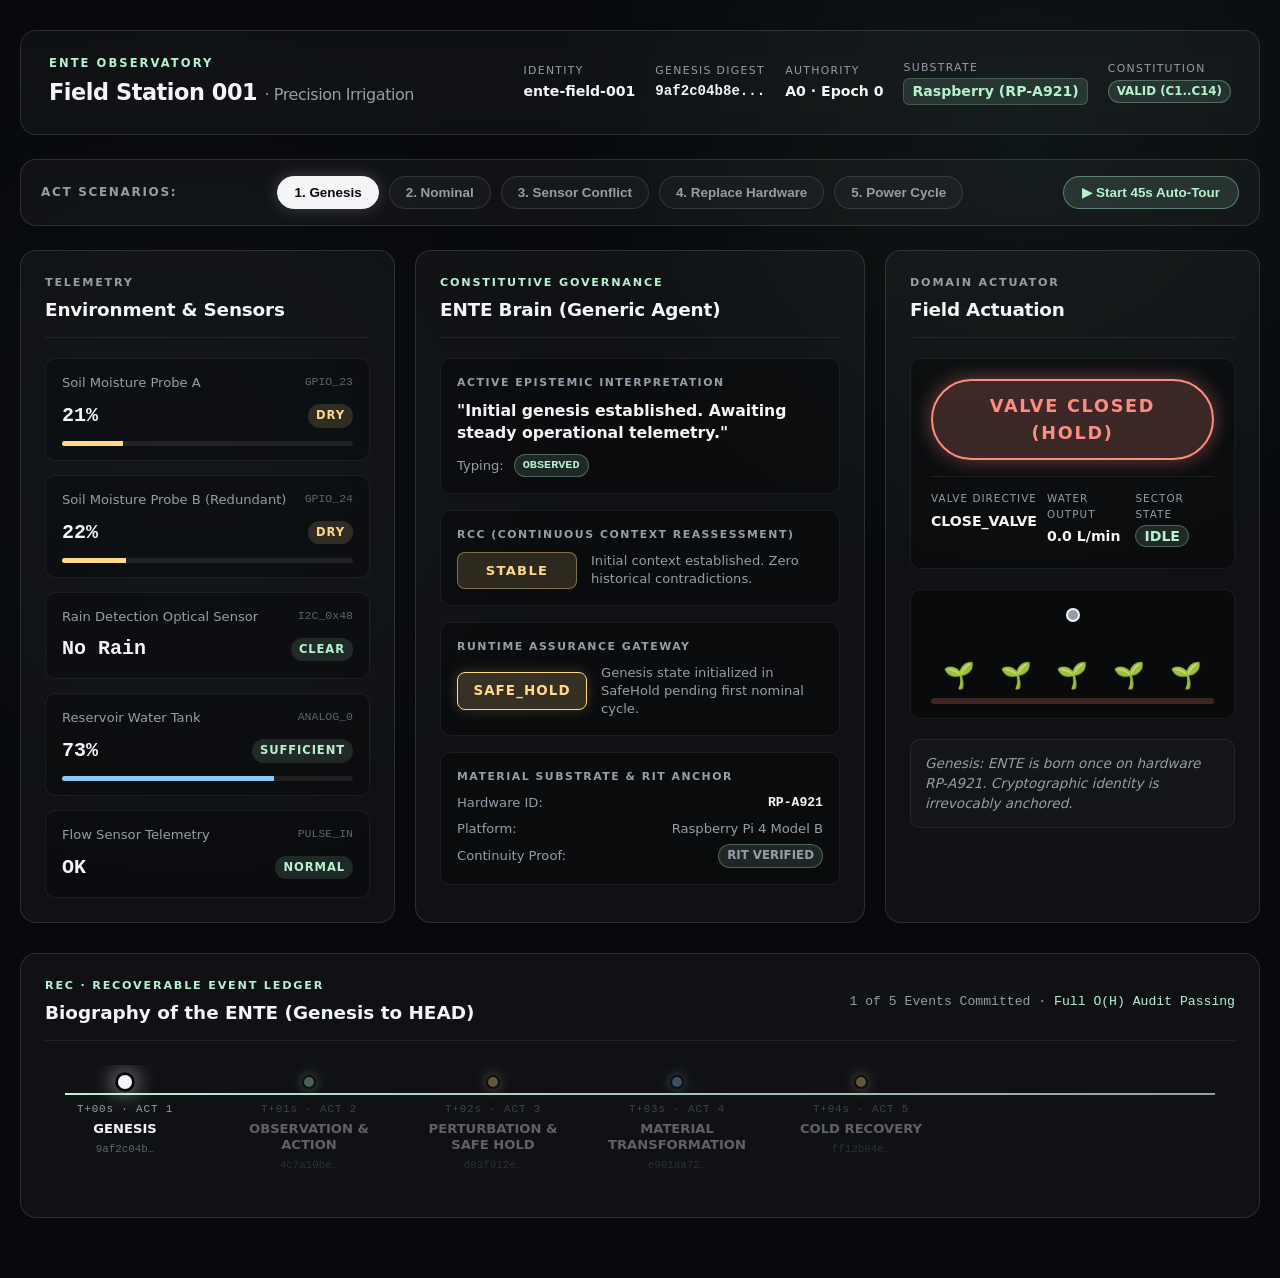
==== examples/field-station/web/index.html @ c0cde950 "feat: add ENTE Field Station application and ENTE Observatory UI (ENTE-VISUAL-001)" ====
<!doctype html>
<html lang="en">
<head>
  <meta charset="utf-8" />
  <meta name="viewport" content="width=device-width, initial-scale=1" />
  <title>ENTE Observatory — Field Station 001</title>
  <meta name="description" content="ENTE Observatory: Live execution and epistemic governance of an autonomous agricultural field station." />
  <link rel="stylesheet" href="style.css" />
</head>
<body>

  <div id="blackout-screen" class="blackout-overlay hidden">
    <div class="blackout-content">
      <div class="power-lost-icon">⚡</div>
      <h2>POWER LOSS SIMULATED</h2>
      <p>Process terminated abruptly. Volatile memory cleared.</p>
      <div class="recovery-spinner"></div>
      <div class="recovery-text">Starting new process & reconstructing state from REC ledger...</div>
    </div>
  </div>

  <div class="app-shell">

    <!-- =======================================================
         HEADER / ENTE CONSTITUTIVE BANNER
         ======================================================= -->
    <header class="app-header">
      <div class="header-left">
        <div class="project-badge">ENTE OBSERVATORY</div>
        <h1 class="station-title">Field Station 001 <span class="dim">· Precision Irrigation</span></h1>
      </div>

      <div class="header-meta">
        <div class="meta-item">
          <small>IDENTITY</small>
          <strong id="meta-id">ente-field-001</strong>
        </div>
        <div class="meta-item">
          <small>GENESIS DIGEST</small>
          <strong class="mono" id="meta-genesis">9af2c04b8e...</strong>
        </div>
        <div class="meta-item">
          <small>AUTHORITY</small>
          <strong id="meta-authority">A0 · Epoch 0</strong>
        </div>
        <div class="meta-item">
          <small>SUBSTRATE</small>
          <strong id="meta-hardware" class="highlight-chip">Raspberry Pi A (RP-A921)</strong>
        </div>
        <div class="meta-item">
          <small>CONSTITUTION</small>
          <span class="status-pill status-pill-green" id="meta-constitution">VALID (C1..C14)</span>
        </div>
      </div>
    </header>


    <!-- =======================================================
         DEMO CONTROL TOOLBAR
         ======================================================= -->
    <div class="control-bar">
      <div class="control-label">ACT SCENARIOS:</div>
      <div class="button-group">
        <button id="btn-act-1" class="btn-demo active" onclick="setAct(1)">1. Genesis</button>
        <button id="btn-act-2" class="btn-demo" onclick="setAct(2)">2. Nominal</button>
        <button id="btn-act-3" class="btn-demo" onclick="setAct(3)">3. Sensor Conflict</button>
        <button id="btn-act-4" class="btn-demo" onclick="setAct(4)">4. Replace Hardware</button>
        <button id="btn-act-5" class="btn-demo" onclick="setAct(5)">5. Power Cycle</button>
      </div>

      <div class="tour-control">
        <button id="btn-tour" class="btn-tour" onclick="toggleAutoTour()">▶ Start 45s Auto-Tour</button>
      </div>
    </div>


    <!-- =======================================================
         3-COLUMN MAIN DASHBOARD
         ======================================================= -->
    <main class="dashboard-grid">

      <!-- COLUMN 1: ENVIRONMENT & SENSORS -->
      <section class="dash-col col-env">
        <div class="col-header">
          <span class="col-tag">TELEMETRY</span>
          <h2>Environment & Sensors</h2>
        </div>

        <div class="sensors-list">
          
          <div class="sensor-card" id="card-sensor-a">
            <div class="sensor-title">
              <span>Soil Moisture Probe A</span>
              <span class="sensor-pin mono">GPIO_23</span>
            </div>
            <div class="sensor-reading">
              <span class="reading-val" id="val-soil-a">21%</span>
              <span class="reading-status status-dry" id="badge-soil-a">DRY</span>
            </div>
            <div class="meter-bar">
              <div class="meter-fill" id="fill-soil-a" style="width: 21%"></div>
            </div>
          </div>

          <div class="sensor-card" id="card-sensor-b">
            <div class="sensor-title">
              <span>Soil Moisture Probe B (Redundant)</span>
              <span class="sensor-pin mono">GPIO_24</span>
            </div>
            <div class="sensor-reading">
              <span class="reading-val" id="val-soil-b">22%</span>
              <span class="reading-status status-dry" id="badge-soil-b">DRY</span>
            </div>
            <div class="meter-bar">
              <div class="meter-fill" id="fill-soil-b" style="width: 22%"></div>
            </div>
          </div>

          <div class="sensor-card">
            <div class="sensor-title">
              <span>Rain Detection Optical Sensor</span>
              <span class="sensor-pin mono">I2C_0x48</span>
            </div>
            <div class="sensor-reading">
              <span class="reading-val" id="val-rain">No Rain</span>
              <span class="reading-status status-ok" id="badge-rain">CLEAR</span>
            </div>
          </div>

          <div class="sensor-card">
            <div class="sensor-title">
              <span>Reservoir Water Tank</span>
              <span class="sensor-pin mono">ANALOG_0</span>
            </div>
            <div class="sensor-reading">
              <span class="reading-val" id="val-tank">73%</span>
              <span class="reading-status status-ok">SUFFICIENT</span>
            </div>
            <div class="meter-bar">
              <div class="meter-fill meter-tank" id="fill-tank" style="width: 73%"></div>
            </div>
          </div>

          <div class="sensor-card">
            <div class="sensor-title">
              <span>Flow Sensor Telemetry</span>
              <span class="sensor-pin mono">PULSE_IN</span>
            </div>
            <div class="sensor-reading">
              <span class="reading-val" id="val-flow">OK</span>
              <span class="reading-status status-ok">NORMAL</span>
            </div>
          </div>

        </div>
      </section>


      <!-- COLUMN 2: ENTE CONSTITUTIVE GOVERNANCE -->
      <section class="dash-col col-ente">
        <div class="col-header">
          <span class="col-tag col-tag-accent">CONSTITUTIVE GOVERNANCE</span>
          <h2>ENTE Brain (Generic Agent)</h2>
        </div>

        <div class="ente-blocks">

          <!-- Interpretation Block -->
          <div class="ente-card" id="card-interpretation">
            <div class="card-eyebrow">ACTIVE EPISTEMIC INTERPRETATION</div>
            <div class="interpretation-display" id="val-interpretation">
              "Soil moisture critically dry. Irrigation required."
            </div>
            <div class="epistemic-status-row">
              <span>Typing:</span>
              <strong id="val-epistemic-type" class="mono status-pill status-pill-green">Observed</strong>
            </div>
          </div>

          <!-- RCC Status -->
          <div class="ente-card" id="card-rcc">
            <div class="card-eyebrow">RCC (CONTINUOUS CONTEXT REASSESSMENT)</div>
            <div class="rcc-state-row">
              <div class="rcc-badge rcc-supported" id="badge-rcc">
                SUPPORTED
              </div>
              <div class="rcc-desc" id="desc-rcc">
                Evidence coherently justifies the operational continuation.
              </div>
            </div>
          </div>

          <!-- Runtime Assurance -->
          <div class="ente-card" id="card-assurance">
            <div class="card-eyebrow">RUNTIME ASSURANCE GATEWAY</div>
            <div class="assurance-directive-row">
              <div class="directive-box directive-allow" id="box-assurance">
                ALLOW_ACTION
              </div>
              <div class="directive-desc" id="desc-assurance">
                Constitutional invariants and epistemic support verified.
              </div>
            </div>
          </div>

          <!-- Active Material Anchor -->
          <div class="ente-card">
            <div class="card-eyebrow">MATERIAL SUBSTRATE & RIT ANCHOR</div>
            <div class="material-details">
              <div class="material-row">
                <span>Hardware ID:</span>
                <strong class="mono" id="val-material-id">RP-A921</strong>
              </div>
              <div class="material-row">
                <span>Platform:</span>
                <span id="val-platform">Raspberry Pi 4 Model B</span>
              </div>
              <div class="material-row">
                <span>Continuity Proof:</span>
                <span class="status-pill status-pill-green">RIT Verified</span>
              </div>
            </div>
          </div>

        </div>
      </section>


      <!-- COLUMN 3: FIELD ACTION -->
      <section class="dash-col col-action">
        <div class="col-header">
          <span class="col-tag">DOMAIN ACTUATOR</span>
          <h2>Field Actuation</h2>
        </div>

        <div class="actuator-panel">
          
          <div class="valve-status-card" id="card-valve">
            <div class="valve-indicator-wrapper">
              <div class="valve-indicator valve-open" id="indicator-valve">
                <span id="label-valve">VALVE OPEN</span>
              </div>
            </div>

            <div class="actuator-metrics">
              <div class="metric-item">
                <small>VALVE DIRECTIVE</small>
                <strong id="metric-valve-dir">OPEN_VALVE</strong>
              </div>
              <div class="metric-item">
                <small>WATER OUTPUT</small>
                <strong id="metric-flow-rate">18.5 L/min</strong>
              </div>
              <div class="metric-item">
                <small>SECTOR STATE</small>
                <strong id="metric-sector-state" class="status-pill status-pill-green">IRRIGATING</strong>
              </div>
            </div>
          </div>

          <!-- Field Animation Simulator -->
          <div class="field-anim-box">
            <div class="sprinkler-head"></div>
            <div class="water-spray active" id="water-spray"></div>
            <div class="crop-row">
              <span class="crop">🌱</span>
              <span class="crop">🌱</span>
              <span class="crop">🌱</span>
              <span class="crop">🌱</span>
              <span class="crop">🌱</span>
            </div>
            <div class="ground-layer"></div>
          </div>

          <!-- Pedagogical summary quote -->
          <div class="pedagogical-quote" id="pedagogical-quote">
            "Nominal conditions: soil is dry and tank is full. ENTE validates epistemic justification and allows irrigation."
          </div>

        </div>
      </section>

    </main>


    <!-- =======================================================
         REC BIOGRAPHY / TIMELINE
         ======================================================= -->
    <section class="rec-section">
      <div class="rec-header">
        <div class="rec-title-group">
          <span class="col-tag col-tag-accent">REC · RECOVERABLE EVENT LEDGER</span>
          <h2>Biography of the ENTE (Genesis to HEAD)</h2>
        </div>
        <div class="rec-stats mono">
          <span id="rec-head-count">5 Events</span> · <span id="rec-audit-status" style="color:var(--accent)">Full O(H) Audit Passing</span>
        </div>
      </div>

      <div class="timeline-container">
        <div class="timeline-track" id="timeline-track">
          <!-- Populated dynamically by app.js -->
        </div>
      </div>
    </section>

  </div>


  <!-- Event Modal for Timeline Node Inspection -->
  <div id="event-modal" class="modal-backdrop hidden" onclick="closeModal()">
    <div class="modal-box" onclick="event.stopPropagation()">
      <div class="modal-header">
        <h3 id="modal-title">Event E00001 · GENESIS</h3>
        <button class="modal-close" onclick="closeModal()">✕</button>
      </div>
      <div class="modal-body">
        <div class="modal-row">
          <span class="modal-label">Logical Time:</span>
          <span class="mono" id="modal-time">0</span>
        </div>
        <div class="modal-row">
          <span class="modal-label">Event Digest (SHA-256):</span>
          <span class="mono" id="modal-hash">9af2c04b8e...</span>
        </div>
        <div class="modal-row">
          <span class="modal-label">Hardware Anchor:</span>
          <span class="mono" id="modal-hardware">RP-A921</span>
        </div>
        <div class="modal-row">
          <span class="modal-label">Authority Lineage:</span>
          <span id="modal-authority">A0 (Epoch 0)</span>
        </div>
        <div class="modal-row">
          <span class="modal-label">Epistemic Consequence:</span>
          <span id="modal-epistemic">Genesis established</span>
        </div>
        <div class="modal-row">
          <span class="modal-label">Description:</span>
          <p id="modal-desc" class="modal-description-text"></p>
        </div>
      </div>
    </div>
  </div>

  <script src="app.js"></script>
</body>
</html>
---- examples/field-station/web/style.css ----
:root {
  --bg: #07090c;
  --bg-soft: #0d1117;
  --panel: rgba(255, 255, 255, 0.035);
  --panel-strong: rgba(255, 255, 255, 0.06);
  --text: #f3f5f7;
  --muted: #969da8;
  --dim: #5c6470;
  --line: rgba(255, 255, 255, 0.12);
  --line-soft: rgba(255, 255, 255, 0.07);

  --accent: #b6f2d0;
  --accent-soft: rgba(182, 242, 208, 0.12);
  --warning: #ffd88a;
  --warning-soft: rgba(255, 216, 138, 0.14);
  --danger: #ff8c82;
  --danger-soft: rgba(255, 140, 130, 0.14);
  --blue: #8ec5fc;

  --max: 1320px;
  --radius: 16px;
  --radius-sm: 10px;
}

* {
  box-sizing: border-box;
}

body {
  margin: 0;
  color: var(--text);
  background:
    radial-gradient(circle at 80% 10%, rgba(87, 145, 120, 0.09), transparent 30rem),
    radial-gradient(circle at 15% 35%, rgba(70, 87, 120, 0.06), transparent 28rem),
    var(--bg);
  font-family: Inter, ui-sans-serif, system-ui, -apple-system, BlinkMacSystemFont, "Segoe UI", sans-serif;
  line-height: 1.5;
  min-height: 100vh;
}

.mono {
  font-family: "SFMono-Regular", Consolas, "Liberation Mono", Menlo, monospace;
}

.app-shell {
  width: min(calc(100% - 40px), var(--max));
  margin-inline: auto;
  padding: 30px 0 60px;
}

/* ---------------------------------------------------------
   Header
   --------------------------------------------------------- */
.app-header {
  display: flex;
  justify-content: space-between;
  align-items: center;
  flex-wrap: wrap;
  gap: 20px;
  padding: 24px 28px;
  background: var(--panel);
  border: 1px solid var(--line);
  border-radius: var(--radius);
  backdrop-filter: blur(12px);
}

.project-badge {
  font-size: 0.72rem;
  letter-spacing: 0.18em;
  text-transform: uppercase;
  color: var(--accent);
  font-weight: 800;
  margin-bottom: 4px;
}

.station-title {
  margin: 0;
  font-size: 1.4rem;
  font-weight: 750;
  letter-spacing: -0.02em;
}

.station-title .dim {
  color: var(--muted);
  font-weight: 400;
  font-size: 1rem;
}

.header-meta {
  display: flex;
  align-items: center;
  gap: 20px;
  flex-wrap: wrap;
}

.meta-item {
  display: flex;
  flex-direction: column;
  gap: 2px;
}

.meta-item small {
  font-size: 0.68rem;
  letter-spacing: 0.12em;
  text-transform: uppercase;
  color: var(--muted);
}

.meta-item strong {
  font-size: 0.88rem;
}

.highlight-chip {
  color: var(--accent);
  background: var(--accent-soft);
  padding: 2px 8px;
  border-radius: 6px;
  border: 1px solid rgba(182, 242, 208, 0.2);
}

/* ---------------------------------------------------------
   Control Bar
   --------------------------------------------------------- */
.control-bar {
  margin: 24px 0;
  padding: 16px 20px;
  background: var(--panel);
  border: 1px solid var(--line);
  border-radius: var(--radius);
  display: flex;
  align-items: center;
  justify-content: space-between;
  flex-wrap: wrap;
  gap: 16px;
}

.control-label {
  font-size: 0.75rem;
  letter-spacing: 0.14em;
  font-weight: 700;
  color: var(--muted);
}

.button-group {
  display: flex;
  flex-wrap: wrap;
  gap: 10px;
}

.btn-demo {
  background: rgba(255, 255, 255, 0.03);
  color: var(--muted);
  border: 1px solid var(--line);
  padding: 8px 16px;
  border-radius: 999px;
  font-size: 0.84rem;
  font-weight: 600;
  cursor: pointer;
  transition: all 0.2s ease;
}

.btn-demo:hover {
  background: var(--panel-strong);
  color: var(--text);
  border-color: rgba(182, 242, 208, 0.4);
}

.btn-demo.active {
  background: var(--text);
  color: var(--bg);
  border-color: var(--text);
  font-weight: 750;
  box-shadow: 0 0 16px rgba(255, 255, 255, 0.2);
}

.btn-tour {
  background: var(--accent-soft);
  color: var(--accent);
  border: 1px solid rgba(182, 242, 208, 0.4);
  padding: 8px 18px;
  border-radius: 999px;
  font-size: 0.84rem;
  font-weight: 700;
  cursor: pointer;
  transition: all 0.2s ease;
}

.btn-tour:hover {
  background: var(--accent);
  color: var(--bg);
}

/* ---------------------------------------------------------
   3-Column Dashboard
   --------------------------------------------------------- */
.dashboard-grid {
  display: grid;
  grid-template-columns: 1fr 1.2fr 1fr;
  gap: 20px;
  margin-bottom: 30px;
}

.dash-col {
  background: var(--panel);
  border: 1px solid var(--line);
  border-radius: var(--radius);
  padding: 24px;
  display: flex;
  flex-direction: column;
}

.col-header {
  margin-bottom: 20px;
  border-bottom: 1px solid var(--line-soft);
  padding-bottom: 14px;
}

.col-tag {
  font-size: 0.7rem;
  letter-spacing: 0.16em;
  text-transform: uppercase;
  color: var(--muted);
  font-weight: 700;
  display: block;
  margin-bottom: 4px;
}

.col-tag-accent {
  color: var(--accent);
}

.col-header h2 {
  margin: 0;
  font-size: 1.15rem;
  font-weight: 700;
  letter-spacing: -0.01em;
}

/* Column 1: Sensors */
.sensors-list {
  display: flex;
  flex-direction: column;
  gap: 14px;
}

.sensor-card {
  background: rgba(0, 0, 0, 0.25);
  border: 1px solid var(--line-soft);
  border-radius: var(--radius-sm);
  padding: 14px 16px;
  transition: border-color 0.2s ease;
}

.sensor-card.conflict-alert {
  border-color: var(--warning);
  background: rgba(255, 216, 138, 0.05);
}

.sensor-title {
  display: flex;
  justify-content: space-between;
  font-size: 0.82rem;
  color: var(--muted);
  margin-bottom: 8px;
}

.sensor-pin {
  font-size: 0.72rem;
  color: var(--dim);
}

.sensor-reading {
  display: flex;
  justify-content: space-between;
  align-items: center;
}

.reading-val {
  font-size: 1.25rem;
  font-weight: 700;
  font-family: monospace;
}

.reading-status {
  font-size: 0.72rem;
  font-weight: 700;
  letter-spacing: 0.08em;
  padding: 3px 8px;
  border-radius: 999px;
  text-transform: uppercase;
}

.status-dry {
  background: rgba(255, 216, 138, 0.15);
  color: var(--warning);
}

.status-wet {
  background: rgba(142, 197, 252, 0.15);
  color: var(--blue);
}

.status-ok {
  background: var(--accent-soft);
  color: var(--accent);
}

.meter-bar {
  height: 5px;
  background: rgba(255, 255, 255, 0.08);
  border-radius: 999px;
  margin-top: 10px;
  overflow: hidden;
}

.meter-fill {
  height: 100%;
  background: var(--warning);
  transition: width 0.4s ease;
}

.meter-tank {
  background: var(--blue);
}

/* Column 2: ENTE Brain */
.ente-blocks {
  display: flex;
  flex-direction: column;
  gap: 16px;
}

.ente-card {
  background: rgba(0, 0, 0, 0.3);
  border: 1px solid var(--line-soft);
  border-radius: var(--radius-sm);
  padding: 16px;
}

.card-eyebrow {
  font-size: 0.68rem;
  letter-spacing: 0.14em;
  color: var(--muted);
  margin-bottom: 8px;
  font-weight: 700;
}

.interpretation-display {
  font-size: 0.98rem;
  font-weight: 600;
  color: var(--text);
  margin-bottom: 10px;
  line-height: 1.4;
}

.epistemic-status-row {
  display: flex;
  align-items: center;
  gap: 10px;
  font-size: 0.82rem;
  color: var(--muted);
}

.status-pill {
  font-size: 0.74rem;
  padding: 2px 8px;
  border-radius: 999px;
  font-weight: 700;
  text-transform: uppercase;
}

.status-pill-green {
  background: var(--accent-soft);
  color: var(--accent);
  border: 1px solid rgba(182, 242, 208, 0.3);
}

.status-pill-warning {
  background: var(--warning-soft);
  color: var(--warning);
  border: 1px solid rgba(255, 216, 138, 0.3);
}

.status-pill-danger {
  background: var(--danger-soft);
  color: var(--danger);
  border: 1px solid rgba(255, 140, 130, 0.3);
}

.rcc-state-row {
  display: flex;
  align-items: center;
  gap: 14px;
}

.rcc-badge {
  font-size: 0.82rem;
  font-weight: 800;
  letter-spacing: 0.1em;
  padding: 8px 14px;
  border-radius: 8px;
  text-align: center;
  min-width: 120px;
}

.rcc-supported {
  background: var(--accent-soft);
  color: var(--accent);
  border: 1px solid rgba(182, 242, 208, 0.4);
}

.rcc-weakened {
  background: var(--warning-soft);
  color: var(--warning);
  border: 1px solid rgba(255, 216, 138, 0.4);
}

.rcc-desc {
  font-size: 0.82rem;
  color: var(--muted);
  line-height: 1.4;
}

.assurance-directive-row {
  display: flex;
  align-items: center;
  gap: 14px;
}

.directive-box {
  font-size: 0.84rem;
  font-weight: 800;
  letter-spacing: 0.08em;
  padding: 8px 14px;
  border-radius: 8px;
  text-align: center;
  min-width: 130px;
}

.directive-allow {
  background: rgba(182, 242, 208, 0.18);
  color: var(--accent);
  border: 1px solid var(--accent);
  box-shadow: 0 0 14px rgba(182, 242, 208, 0.2);
}

.directive-hold {
  background: rgba(255, 216, 138, 0.18);
  color: var(--warning);
  border: 1px solid var(--warning);
  box-shadow: 0 0 14px rgba(255, 216, 138, 0.2);
}

.directive-desc {
  font-size: 0.82rem;
  color: var(--muted);
  line-height: 1.4;
}

.material-details {
  display: flex;
  flex-direction: column;
  gap: 6px;
  font-size: 0.82rem;
}

.material-row {
  display: flex;
  justify-content: space-between;
  align-items: center;
}

.material-row span {
  color: var(--muted);
}

/* Column 3: Field Action & Actuator */
.actuator-panel {
  display: flex;
  flex-direction: column;
  gap: 20px;
  height: 100%;
}

.valve-status-card {
  background: rgba(0, 0, 0, 0.3);
  border: 1px solid var(--line-soft);
  border-radius: var(--radius-sm);
  padding: 20px;
  text-align: center;
}

.valve-indicator-wrapper {
  margin-bottom: 16px;
}

.valve-indicator {
  display: inline-block;
  padding: 12px 28px;
  border-radius: 999px;
  font-size: 1.1rem;
  font-weight: 800;
  letter-spacing: 0.1em;
  transition: all 0.3s ease;
}

.valve-open {
  background: rgba(182, 242, 208, 0.2);
  color: var(--accent);
  border: 2px solid var(--accent);
  box-shadow: 0 0 20px rgba(182, 242, 208, 0.4);
}

.valve-closed {
  background: rgba(255, 140, 130, 0.2);
  color: var(--danger);
  border: 2px solid var(--danger);
  box-shadow: 0 0 20px rgba(255, 140, 130, 0.4);
}

.actuator-metrics {
  display: grid;
  grid-template-columns: repeat(3, 1fr);
  gap: 10px;
  border-top: 1px solid var(--line-soft);
  padding-top: 14px;
  text-align: left;
}

.metric-item small {
  display: block;
  font-size: 0.65rem;
  letter-spacing: 0.1em;
  color: var(--muted);
  margin-bottom: 2px;
}

.metric-item strong {
  font-size: 0.88rem;
}

/* Field Animation Simulator */
.field-anim-box {
  background: rgba(0, 0, 0, 0.4);
  border: 1px solid var(--line-soft);
  border-radius: var(--radius-sm);
  padding: 24px 20px 14px;
  position: relative;
  overflow: hidden;
  text-align: center;
  min-height: 130px;
  display: flex;
  flex-direction: column;
  justify-content: flex-end;
}

.sprinkler-head {
  position: absolute;
  top: 18px;
  left: 50%;
  transform: translateX(-50%);
  width: 14px;
  height: 14px;
  background: var(--muted);
  border-radius: 50%;
  border: 2px solid var(--text);
}

.water-spray {
  position: absolute;
  top: 28px;
  left: 50%;
  transform: translateX(-50%);
  width: 160px;
  height: 50px;
  background: radial-gradient(ellipse at top, rgba(142, 197, 252, 0.45), transparent 70%);
  opacity: 0;
  transition: opacity 0.3s ease;
  pointer-events: none;
}

.water-spray.active {
  opacity: 1;
  animation: pulse-spray 1.5s infinite alternate;
}

@keyframes pulse-spray {
  0% { transform: translateX(-50%) scaleX(0.9); opacity: 0.6; }
  100% { transform: translateX(-50%) scaleX(1.1); opacity: 0.9; }
}

.crop-row {
  display: flex;
  justify-content: space-around;
  font-size: 1.6rem;
  position: relative;
  z-index: 2;
  margin-bottom: 4px;
}

.ground-layer {
  height: 6px;
  background: #3e2723;
  border-radius: 4px;
  width: 100%;
}

.pedagogical-quote {
  font-size: 0.85rem;
  color: var(--muted);
  line-height: 1.45;
  background: rgba(255, 255, 255, 0.02);
  border: 1px solid var(--line-soft);
  border-radius: var(--radius-sm);
  padding: 14px;
  font-style: italic;
}

/* ---------------------------------------------------------
   REC Biography / Timeline
   --------------------------------------------------------- */
.rec-section {
  background: var(--panel);
  border: 1px solid var(--line);
  border-radius: var(--radius);
  padding: 24px;
}

.rec-header {
  display: flex;
  justify-content: space-between;
  align-items: center;
  flex-wrap: wrap;
  gap: 14px;
  margin-bottom: 24px;
  border-bottom: 1px solid var(--line-soft);
  padding-bottom: 14px;
}

.rec-header h2 {
  margin: 0;
  font-size: 1.15rem;
  font-weight: 700;
}

.rec-stats {
  font-size: 0.82rem;
  color: var(--muted);
}

.timeline-container {
  overflow-x: auto;
  padding: 10px 0 20px;
}

.timeline-track {
  display: flex;
  align-items: flex-start;
  gap: 24px;
  min-width: 800px;
  position: relative;
}

.timeline-track::before {
  content: "";
  position: absolute;
  top: 18px;
  left: 20px;
  right: 20px;
  height: 2px;
  background: linear-gradient(to right, var(--accent), var(--muted));
  z-index: 1;
}

.timeline-node {
  position: relative;
  z-index: 2;
  display: flex;
  flex-direction: column;
  align-items: center;
  width: 160px;
  cursor: pointer;
  transition: transform 0.2s ease;
}

.timeline-node:hover {
  transform: translateY(-4px);
}

.node-dot {
  width: 14px;
  height: 14px;
  border-radius: 50%;
  background: var(--accent);
  border: 2px solid var(--bg);
  box-shadow: 0 0 12px var(--accent);
  margin-bottom: 12px;
  transition: all 0.2s ease;
}

.timeline-node.node-active .node-dot {
  transform: scale(1.4);
  background: var(--text);
  box-shadow: 0 0 16px rgba(255, 255, 255, 0.8);
}

.timeline-node.node-warning .node-dot {
  background: var(--warning);
  box-shadow: 0 0 12px var(--warning);
}

.timeline-node.node-migration .node-dot {
  background: var(--blue);
  box-shadow: 0 0 12px var(--blue);
}

.node-time {
  font-size: 0.68rem;
  color: var(--muted);
  letter-spacing: 0.08em;
  margin-bottom: 4px;
}

.node-name {
  font-size: 0.82rem;
  font-weight: 700;
  text-align: center;
  line-height: 1.2;
}

.node-hash {
  font-size: 0.68rem;
  color: var(--dim);
  margin-top: 4px;
}

/* ---------------------------------------------------------
   Power Loss Blackout Screen
   --------------------------------------------------------- */
.blackout-overlay {
  position: fixed;
  inset: 0;
  background: rgba(0, 0, 0, 0.96);
  z-index: 999;
  display: flex;
  align-items: center;
  justify-content: center;
  text-align: center;
  transition: opacity 0.4s ease;
}

.blackout-overlay.hidden {
  opacity: 0;
  pointer-events: none;
}

.power-lost-icon {
  font-size: 4rem;
  color: var(--warning);
  margin-bottom: 16px;
  animation: pulse-icon 1s infinite alternate;
}

@keyframes pulse-icon {
  0% { opacity: 0.4; }
  100% { opacity: 1; }
}

.recovery-spinner {
  width: 32px;
  height: 32px;
  border: 3px solid rgba(182, 242, 208, 0.2);
  border-top-color: var(--accent);
  border-radius: 50%;
  margin: 24px auto 12px;
  animation: spin 0.8s linear infinite;
}

@keyframes spin {
  to { transform: rotate(360deg); }
}

.recovery-text {
  color: var(--accent);
  font-size: 0.9rem;
  font-family: monospace;
}

/* ---------------------------------------------------------
   Modal
   --------------------------------------------------------- */
.modal-backdrop {
  position: fixed;
  inset: 0;
  background: rgba(0, 0, 0, 0.7);
  backdrop-filter: blur(8px);
  z-index: 500;
  display: flex;
  align-items: center;
  justify-content: center;
  padding: 20px;
}

.modal-backdrop.hidden {
  display: none;
}

.modal-box {
  background: var(--bg-soft);
  border: 1px solid var(--line);
  border-radius: var(--radius);
  max-width: 540px;
  width: 100%;
  padding: 24px;
  box-shadow: 0 20px 40px rgba(0, 0, 0, 0.8);
}

.modal-header {
  display: flex;
  justify-content: space-between;
  align-items: center;
  margin-bottom: 18px;
  border-bottom: 1px solid var(--line-soft);
  padding-bottom: 12px;
}

.modal-header h3 {
  margin: 0;
  font-size: 1.15rem;
}

.modal-close {
  background: transparent;
  border: none;
  color: var(--muted);
  font-size: 1.2rem;
  cursor: pointer;
}

.modal-body {
  display: flex;
  flex-direction: column;
  gap: 12px;
  font-size: 0.88rem;
}

.modal-row {
  display: flex;
  justify-content: space-between;
  gap: 14px;
}

.modal-label {
  color: var(--muted);
}

.modal-description-text {
  margin: 4px 0 0;
  color: var(--text);
  line-height: 1.5;
  background: rgba(0, 0, 0, 0.3);
  padding: 10px 12px;
  border-radius: 8px;
  border: 1px solid var(--line-soft);
}

/* ---------------------------------------------------------
   Responsive
   --------------------------------------------------------- */
@media (max-width: 1024px) {
  .dashboard-grid {
    grid-template-columns: 1fr;
  }
}
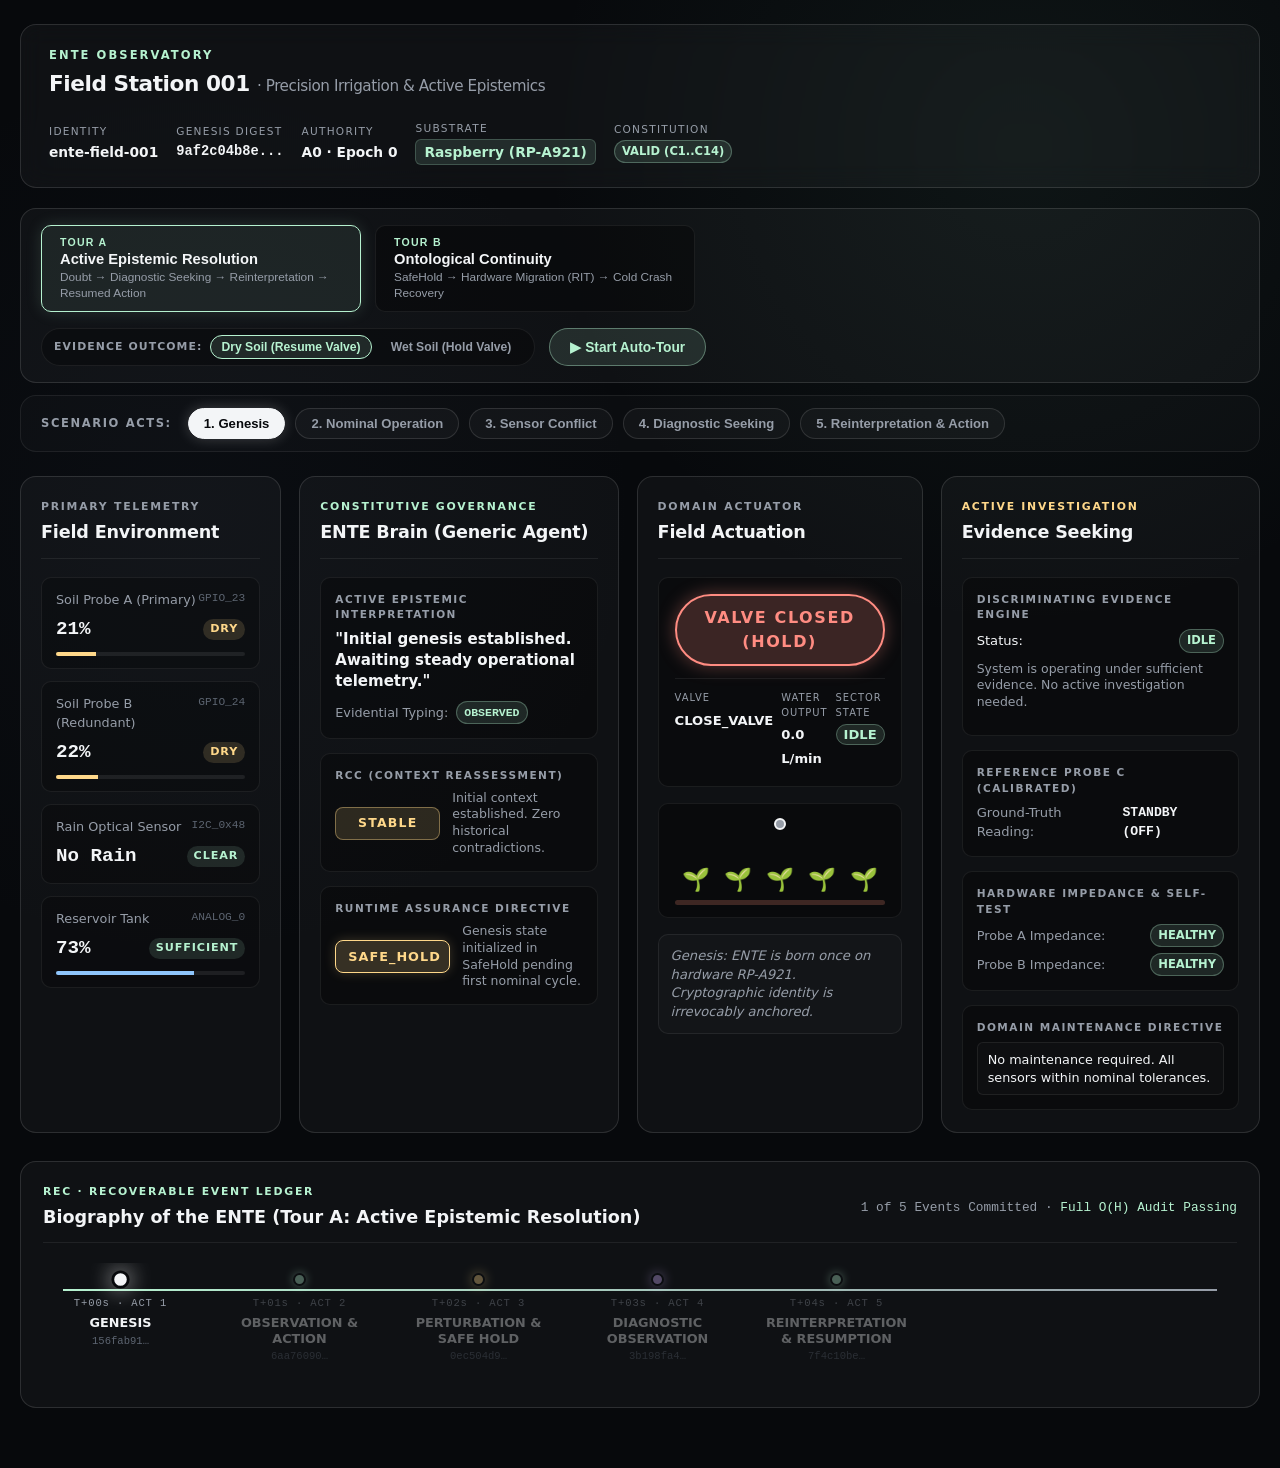
==== commit 37c00cc4: "feat: implement active epistemic resolution, Tour A/B and Case Lab 003 in Field Station" ====
--- a/examples/field-station/web/index.html
+++ b/examples/field-station/web/index.html
@@ -4,11 +4,12 @@
   <meta charset="utf-8" />
   <meta name="viewport" content="width=device-width, initial-scale=1" />
   <title>ENTE Observatory — Field Station 001</title>
-  <meta name="description" content="ENTE Observatory: Live execution and epistemic governance of an autonomous agricultural field station." />
+  <meta name="description" content="ENTE Observatory: Live epistemic resolution, active diagnostics and ontological continuity of an autonomous agricultural field station." />
   <link rel="stylesheet" href="style.css" />
 </head>
 <body>
 
+  <!-- Power Loss Simulation Overlay -->
   <div id="blackout-screen" class="blackout-overlay hidden">
     <div class="blackout-content">
       <div class="power-lost-icon">⚡</div>
@@ -27,7 +28,7 @@
     <header class="app-header">
       <div class="header-left">
         <div class="project-badge">ENTE OBSERVATORY</div>
-        <h1 class="station-title">Field Station 001 <span class="dim">· Precision Irrigation</span></h1>
+        <h1 class="station-title">Field Station 001 <span class="dim">· Precision Irrigation & Active Epistemics</span></h1>
       </div>
 
       <div class="header-meta">
@@ -56,41 +57,60 @@
 
 
     <!-- =======================================================
-         DEMO CONTROL TOOLBAR
+         TOUR SELECTION & DEMO TOOLBAR
          ======================================================= -->
+    <div class="tour-selector-bar">
+      <div class="tour-tabs">
+        <button id="tab-tour-a" class="tab-tour active" onclick="switchTour('A')">
+          <span class="tour-badge">TOUR A</span>
+          <strong>Active Epistemic Resolution</strong>
+          <small>Doubt → Diagnostic Seeking → Reinterpretation → Resumed Action</small>
+        </button>
+
+        <button id="tab-tour-b" class="tab-tour" onclick="switchTour('B')">
+          <span class="tour-badge">TOUR B</span>
+          <strong>Ontological Continuity</strong>
+          <small>SafeHold → Hardware Migration (RIT) → Cold Crash Recovery</small>
+        </button>
+      </div>
+
+      <div class="tour-actions">
+        <div class="branch-toggle" id="branch-toggle-container">
+          <small>EVIDENCE OUTCOME:</small>
+          <button id="btn-outcome-dry" class="btn-outcome active" onclick="setResolutionOutcome(true)">Dry Soil (Resume Valve)</button>
+          <button id="btn-outcome-wet" class="btn-outcome" onclick="setResolutionOutcome(false)">Wet Soil (Hold Valve)</button>
+        </div>
+
+        <button id="btn-tour" class="btn-tour" onclick="toggleAutoTour()">▶ Start Auto-Tour</button>
+      </div>
+    </div>
+
+    <!-- Act Scenario Buttons Bar -->
     <div class="control-bar">
-      <div class="control-label">ACT SCENARIOS:</div>
-      <div class="button-group">
-        <button id="btn-act-1" class="btn-demo active" onclick="setAct(1)">1. Genesis</button>
-        <button id="btn-act-2" class="btn-demo" onclick="setAct(2)">2. Nominal</button>
-        <button id="btn-act-3" class="btn-demo" onclick="setAct(3)">3. Sensor Conflict</button>
-        <button id="btn-act-4" class="btn-demo" onclick="setAct(4)">4. Replace Hardware</button>
-        <button id="btn-act-5" class="btn-demo" onclick="setAct(5)">5. Power Cycle</button>
-      </div>
-
-      <div class="tour-control">
-        <button id="btn-tour" class="btn-tour" onclick="toggleAutoTour()">▶ Start 45s Auto-Tour</button>
+      <div class="control-label" id="acts-label">SCENARIO ACTS:</div>
+      <div class="button-group" id="act-buttons-container">
+        <!-- Populated dynamically by app.js depending on active Tour -->
       </div>
     </div>
 
 
     <!-- =======================================================
-         3-COLUMN MAIN DASHBOARD
+         4-COLUMN MAIN DASHBOARD
          ======================================================= -->
     <main class="dashboard-grid">
 
       <!-- COLUMN 1: ENVIRONMENT & SENSORS -->
       <section class="dash-col col-env">
         <div class="col-header">
-          <span class="col-tag">TELEMETRY</span>
-          <h2>Environment & Sensors</h2>
+          <span class="col-tag">PRIMARY TELEMETRY</span>
+          <h2>Field Environment</h2>
         </div>
 
         <div class="sensors-list">
           
           <div class="sensor-card" id="card-sensor-a">
             <div class="sensor-title">
-              <span>Soil Moisture Probe A</span>
+              <span>Soil Probe A (Primary)</span>
               <span class="sensor-pin mono">GPIO_23</span>
             </div>
             <div class="sensor-reading">
@@ -104,7 +124,7 @@
 
           <div class="sensor-card" id="card-sensor-b">
             <div class="sensor-title">
-              <span>Soil Moisture Probe B (Redundant)</span>
+              <span>Soil Probe B (Redundant)</span>
               <span class="sensor-pin mono">GPIO_24</span>
             </div>
             <div class="sensor-reading">
@@ -118,7 +138,7 @@
 
           <div class="sensor-card">
             <div class="sensor-title">
-              <span>Rain Detection Optical Sensor</span>
+              <span>Rain Optical Sensor</span>
               <span class="sensor-pin mono">I2C_0x48</span>
             </div>
             <div class="sensor-reading">
@@ -129,7 +149,7 @@
 
           <div class="sensor-card">
             <div class="sensor-title">
-              <span>Reservoir Water Tank</span>
+              <span>Reservoir Tank</span>
               <span class="sensor-pin mono">ANALOG_0</span>
             </div>
             <div class="sensor-reading">
@@ -138,17 +158,6 @@
             </div>
             <div class="meter-bar">
               <div class="meter-fill meter-tank" id="fill-tank" style="width: 73%"></div>
-            </div>
-          </div>
-
-          <div class="sensor-card">
-            <div class="sensor-title">
-              <span>Flow Sensor Telemetry</span>
-              <span class="sensor-pin mono">PULSE_IN</span>
-            </div>
-            <div class="sensor-reading">
-              <span class="reading-val" id="val-flow">OK</span>
-              <span class="reading-status status-ok">NORMAL</span>
             </div>
           </div>
 
@@ -172,27 +181,27 @@
               "Soil moisture critically dry. Irrigation required."
             </div>
             <div class="epistemic-status-row">
-              <span>Typing:</span>
+              <span>Evidential Typing:</span>
               <strong id="val-epistemic-type" class="mono status-pill status-pill-green">Observed</strong>
             </div>
           </div>
 
           <!-- RCC Status -->
           <div class="ente-card" id="card-rcc">
-            <div class="card-eyebrow">RCC (CONTINUOUS CONTEXT REASSESSMENT)</div>
+            <div class="card-eyebrow">RCC (CONTEXT REASSESSMENT)</div>
             <div class="rcc-state-row">
               <div class="rcc-badge rcc-supported" id="badge-rcc">
                 SUPPORTED
               </div>
               <div class="rcc-desc" id="desc-rcc">
-                Evidence coherently justifies the operational continuation.
+                Observation coherently justifies operational continuation.
               </div>
             </div>
           </div>
 
           <!-- Runtime Assurance -->
           <div class="ente-card" id="card-assurance">
-            <div class="card-eyebrow">RUNTIME ASSURANCE GATEWAY</div>
+            <div class="card-eyebrow">RUNTIME ASSURANCE DIRECTIVE</div>
             <div class="assurance-directive-row">
               <div class="directive-box directive-allow" id="box-assurance">
                 ALLOW_ACTION
@@ -203,30 +212,11 @@
             </div>
           </div>
 
-          <!-- Active Material Anchor -->
-          <div class="ente-card">
-            <div class="card-eyebrow">MATERIAL SUBSTRATE & RIT ANCHOR</div>
-            <div class="material-details">
-              <div class="material-row">
-                <span>Hardware ID:</span>
-                <strong class="mono" id="val-material-id">RP-A921</strong>
-              </div>
-              <div class="material-row">
-                <span>Platform:</span>
-                <span id="val-platform">Raspberry Pi 4 Model B</span>
-              </div>
-              <div class="material-row">
-                <span>Continuity Proof:</span>
-                <span class="status-pill status-pill-green">RIT Verified</span>
-              </div>
-            </div>
-          </div>
-
         </div>
       </section>
 
 
-      <!-- COLUMN 3: FIELD ACTION -->
+      <!-- COLUMN 3: FIELD ACTION & ACTUATOR -->
       <section class="dash-col col-action">
         <div class="col-header">
           <span class="col-tag">DOMAIN ACTUATOR</span>
@@ -244,7 +234,7 @@
 
             <div class="actuator-metrics">
               <div class="metric-item">
-                <small>VALVE DIRECTIVE</small>
+                <small>VALVE</small>
                 <strong id="metric-valve-dir">OPEN_VALVE</strong>
               </div>
               <div class="metric-item">
@@ -275,6 +265,67 @@
           <!-- Pedagogical summary quote -->
           <div class="pedagogical-quote" id="pedagogical-quote">
             "Nominal conditions: soil is dry and tank is full. ENTE validates epistemic justification and allows irrigation."
+          </div>
+
+        </div>
+      </section>
+
+
+      <!-- COLUMN 4: DIAGNOSTIC & EVIDENCE RESOLUTION -->
+      <section class="dash-col col-diag">
+        <div class="col-header">
+          <span class="col-tag col-tag-warning">ACTIVE INVESTIGATION</span>
+          <h2>Evidence Seeking</h2>
+        </div>
+
+        <div class="diag-blocks">
+          
+          <div class="diag-card" id="card-diag-box">
+            <div class="card-eyebrow">DISCRIMINATING EVIDENCE ENGINE</div>
+            <div class="diag-status-header">
+              <span>Status:</span>
+              <strong id="val-diag-status" class="status-pill status-pill-green">IDLE</strong>
+            </div>
+
+            <p class="diag-instruction" id="diag-instruction">
+              System is operating under sufficient evidence. No active investigation needed.
+            </p>
+
+            <button id="btn-trigger-diag" class="btn-action-diag hidden" onclick="triggerActiveDiagnostic()">
+              ⚡ Run Diagnostic Self-Test & Probe C
+            </button>
+          </div>
+
+          <!-- Reference Probe C Details -->
+          <div class="diag-card">
+            <div class="card-eyebrow">REFERENCE PROBE C (CALIBRATED)</div>
+            <div class="ref-probe-row">
+              <span class="ref-label">Ground-Truth Reading:</span>
+              <strong class="mono" id="val-ref-c">STANDBY (OFF)</strong>
+            </div>
+          </div>
+
+          <!-- Probe Self-Test Diagnostics -->
+          <div class="diag-card">
+            <div class="card-eyebrow">HARDWARE IMPEDANCE & SELF-TEST</div>
+            <div class="self-test-list">
+              <div class="self-test-item">
+                <span>Probe A Impedance:</span>
+                <strong id="health-probe-a" class="status-pill status-pill-green">HEALTHY</strong>
+              </div>
+              <div class="self-test-item">
+                <span>Probe B Impedance:</span>
+                <strong id="health-probe-b" class="status-pill status-pill-green">HEALTHY</strong>
+              </div>
+            </div>
+          </div>
+
+          <!-- Domain Recommendation -->
+          <div class="diag-card">
+            <div class="card-eyebrow">DOMAIN MAINTENANCE DIRECTIVE</div>
+            <div id="val-maintenance-rec" class="maintenance-rec-text">
+              No maintenance required. All sensors within nominal tolerances.
+            </div>
           </div>
 
         </div>
@@ -290,7 +341,7 @@
       <div class="rec-header">
         <div class="rec-title-group">
           <span class="col-tag col-tag-accent">REC · RECOVERABLE EVENT LEDGER</span>
-          <h2>Biography of the ENTE (Genesis to HEAD)</h2>
+          <h2 id="timeline-title">Biography of the ENTE (Tour A: Epistemic Resolution)</h2>
         </div>
         <div class="rec-stats mono">
           <span id="rec-head-count">5 Events</span> · <span id="rec-audit-status" style="color:var(--accent)">Full O(H) Audit Passing</span>
--- a/examples/field-station/web/style.css
+++ b/examples/field-station/web/style.css
@@ -16,8 +16,10 @@
   --danger: #ff8c82;
   --danger-soft: rgba(255, 140, 130, 0.14);
   --blue: #8ec5fc;
-
-  --max: 1320px;
+  --purple: #d1b3ff;
+  --purple-soft: rgba(209, 179, 255, 0.14);
+
+  --max: 1440px;
   --radius: 16px;
   --radius-sm: 10px;
 }
@@ -42,10 +44,14 @@
   font-family: "SFMono-Regular", Consolas, "Liberation Mono", Menlo, monospace;
 }
 
+.hidden {
+  display: none !important;
+}
+
 .app-shell {
   width: min(calc(100% - 40px), var(--max));
   margin-inline: auto;
-  padding: 30px 0 60px;
+  padding: 24px 0 60px;
 }
 
 /* ---------------------------------------------------------
@@ -57,7 +63,7 @@
   align-items: center;
   flex-wrap: wrap;
   gap: 20px;
-  padding: 24px 28px;
+  padding: 22px 28px;
   background: var(--panel);
   border: 1px solid var(--line);
   border-radius: var(--radius);
@@ -75,7 +81,7 @@
 
 .station-title {
   margin: 0;
-  font-size: 1.4rem;
+  font-size: 1.35rem;
   font-weight: 750;
   letter-spacing: -0.02em;
 }
@@ -83,13 +89,13 @@
 .station-title .dim {
   color: var(--muted);
   font-weight: 400;
-  font-size: 1rem;
+  font-size: 0.95rem;
 }
 
 .header-meta {
   display: flex;
   align-items: center;
-  gap: 20px;
+  gap: 18px;
   flex-wrap: wrap;
 }
 
@@ -100,14 +106,14 @@
 }
 
 .meta-item small {
-  font-size: 0.68rem;
+  font-size: 0.66rem;
   letter-spacing: 0.12em;
   text-transform: uppercase;
   color: var(--muted);
 }
 
 .meta-item strong {
-  font-size: 0.88rem;
+  font-size: 0.86rem;
 }
 
 .highlight-chip {
@@ -119,10 +125,10 @@
 }
 
 /* ---------------------------------------------------------
-   Control Bar
+   Tour Selector Bar
    --------------------------------------------------------- */
-.control-bar {
-  margin: 24px 0;
+.tour-selector-bar {
+  margin: 20px 0 12px;
   padding: 16px 20px;
   background: var(--panel);
   border: 1px solid var(--line);
@@ -134,8 +140,132 @@
   gap: 16px;
 }
 
+.tour-tabs {
+  display: flex;
+  gap: 14px;
+  flex-wrap: wrap;
+}
+
+.tab-tour {
+  background: rgba(0, 0, 0, 0.35);
+  border: 1px solid var(--line-soft);
+  border-radius: var(--radius-sm);
+  padding: 10px 18px;
+  text-align: left;
+  cursor: pointer;
+  transition: all 0.2s ease;
+  display: flex;
+  flex-direction: column;
+  gap: 3px;
+  max-width: 320px;
+  color: var(--text);
+}
+
+.tab-tour:hover {
+  background: var(--panel-strong);
+  border-color: rgba(182, 242, 208, 0.3);
+}
+
+.tab-tour.active {
+  background: rgba(182, 242, 208, 0.08);
+  border-color: var(--accent);
+  box-shadow: 0 0 16px rgba(182, 242, 208, 0.15);
+}
+
+.tour-badge {
+  font-size: 0.66rem;
+  letter-spacing: 0.12em;
+  text-transform: uppercase;
+  color: var(--accent);
+  font-weight: 800;
+}
+
+.tab-tour strong {
+  font-size: 0.92rem;
+}
+
+.tab-tour small {
+  font-size: 0.74rem;
+  color: var(--muted);
+  line-height: 1.3;
+}
+
+.tour-actions {
+  display: flex;
+  align-items: center;
+  gap: 14px;
+  flex-wrap: wrap;
+}
+
+.branch-toggle {
+  display: flex;
+  align-items: center;
+  gap: 8px;
+  background: rgba(0, 0, 0, 0.3);
+  padding: 6px 12px;
+  border-radius: 999px;
+  border: 1px solid var(--line-soft);
+}
+
+.branch-toggle small {
+  font-size: 0.68rem;
+  letter-spacing: 0.1em;
+  color: var(--muted);
+  font-weight: 700;
+}
+
+.btn-outcome {
+  background: transparent;
+  color: var(--muted);
+  border: 1px solid transparent;
+  padding: 4px 10px;
+  border-radius: 999px;
+  font-size: 0.76rem;
+  font-weight: 600;
+  cursor: pointer;
+  transition: all 0.2s ease;
+}
+
+.btn-outcome.active {
+  background: var(--accent-soft);
+  color: var(--accent);
+  border-color: var(--accent);
+}
+
+.btn-tour {
+  background: var(--accent-soft);
+  color: var(--accent);
+  border: 1px solid rgba(182, 242, 208, 0.4);
+  padding: 10px 20px;
+  border-radius: 999px;
+  font-size: 0.86rem;
+  font-weight: 700;
+  cursor: pointer;
+  transition: all 0.2s ease;
+}
+
+.btn-tour:hover {
+  background: var(--accent);
+  color: var(--bg);
+}
+
+/* ---------------------------------------------------------
+   Control Bar
+   --------------------------------------------------------- */
+.control-bar {
+  margin-bottom: 24px;
+  padding: 12px 20px;
+  background: rgba(255, 255, 255, 0.02);
+  border: 1px solid var(--line-soft);
+  border-radius: var(--radius);
+  display: flex;
+  align-items: center;
+  gap: 16px;
+  flex-wrap: wrap;
+}
+
 .control-label {
-  font-size: 0.75rem;
+  font-size: 0.72rem;
   letter-spacing: 0.14em;
   font-weight: 700;
   color: var(--muted);
@@ -151,9 +281,9 @@
   background: rgba(255, 255, 255, 0.03);
   color: var(--muted);
   border: 1px solid var(--line);
-  padding: 8px 16px;
+  padding: 7px 15px;
   border-radius: 999px;
-  font-size: 0.84rem;
+  font-size: 0.82rem;
   font-weight: 600;
   cursor: pointer;
   transition: all 0.2s ease;
@@ -170,53 +300,36 @@
   color: var(--bg);
   border-color: var(--text);
   font-weight: 750;
-  box-shadow: 0 0 16px rgba(255, 255, 255, 0.2);
-}
-
-.btn-tour {
-  background: var(--accent-soft);
-  color: var(--accent);
-  border: 1px solid rgba(182, 242, 208, 0.4);
-  padding: 8px 18px;
-  border-radius: 999px;
-  font-size: 0.84rem;
-  font-weight: 700;
-  cursor: pointer;
-  transition: all 0.2s ease;
-}
-
-.btn-tour:hover {
-  background: var(--accent);
-  color: var(--bg);
+  box-shadow: 0 0 14px rgba(255, 255, 255, 0.2);
 }
 
 /* ---------------------------------------------------------
-   3-Column Dashboard
+   4-Column Dashboard Grid
    --------------------------------------------------------- */
 .dashboard-grid {
   display: grid;
-  grid-template-columns: 1fr 1.2fr 1fr;
-  gap: 20px;
-  margin-bottom: 30px;
+  grid-template-columns: 0.9fr 1.1fr 0.9fr 1.1fr;
+  gap: 18px;
+  margin-bottom: 28px;
 }
 
 .dash-col {
   background: var(--panel);
   border: 1px solid var(--line);
   border-radius: var(--radius);
-  padding: 24px;
+  padding: 22px 20px;
   display: flex;
   flex-direction: column;
 }
 
 .col-header {
-  margin-bottom: 20px;
+  margin-bottom: 18px;
   border-bottom: 1px solid var(--line-soft);
-  padding-bottom: 14px;
+  padding-bottom: 12px;
 }
 
 .col-tag {
-  font-size: 0.7rem;
+  font-size: 0.68rem;
   letter-spacing: 0.16em;
   text-transform: uppercase;
   color: var(--muted);
@@ -229,9 +342,13 @@
   color: var(--accent);
 }
 
+.col-tag-warning {
+  color: var(--warning);
+}
+
 .col-header h2 {
   margin: 0;
-  font-size: 1.15rem;
+  font-size: 1.1rem;
   font-weight: 700;
   letter-spacing: -0.01em;
 }
@@ -240,14 +357,14 @@
 .sensors-list {
   display: flex;
   flex-direction: column;
-  gap: 14px;
+  gap: 12px;
 }
 
 .sensor-card {
   background: rgba(0, 0, 0, 0.25);
   border: 1px solid var(--line-soft);
   border-radius: var(--radius-sm);
-  padding: 14px 16px;
+  padding: 12px 14px;
   transition: border-color 0.2s ease;
 }
 
@@ -259,13 +376,13 @@
 .sensor-title {
   display: flex;
   justify-content: space-between;
-  font-size: 0.82rem;
-  color: var(--muted);
-  margin-bottom: 8px;
+  font-size: 0.8rem;
+  color: var(--muted);
+  margin-bottom: 6px;
 }
 
 .sensor-pin {
-  font-size: 0.72rem;
+  font-size: 0.7rem;
   color: var(--dim);
 }
 
@@ -276,16 +393,16 @@
 }
 
 .reading-val {
-  font-size: 1.25rem;
+  font-size: 1.2rem;
   font-weight: 700;
   font-family: monospace;
 }
 
 .reading-status {
-  font-size: 0.72rem;
+  font-size: 0.7rem;
   font-weight: 700;
   letter-spacing: 0.08em;
-  padding: 3px 8px;
+  padding: 2px 7px;
   border-radius: 999px;
   text-transform: uppercase;
 }
@@ -306,10 +423,10 @@
 }
 
 .meter-bar {
-  height: 5px;
+  height: 4px;
   background: rgba(255, 255, 255, 0.08);
   border-radius: 999px;
-  margin-top: 10px;
+  margin-top: 8px;
   overflow: hidden;
 }
 
@@ -327,43 +444,43 @@
 .ente-blocks {
   display: flex;
   flex-direction: column;
-  gap: 16px;
+  gap: 14px;
 }
 
 .ente-card {
   background: rgba(0, 0, 0, 0.3);
   border: 1px solid var(--line-soft);
   border-radius: var(--radius-sm);
-  padding: 16px;
+  padding: 14px;
 }
 
 .card-eyebrow {
-  font-size: 0.68rem;
+  font-size: 0.66rem;
   letter-spacing: 0.14em;
   color: var(--muted);
-  margin-bottom: 8px;
+  margin-bottom: 6px;
   font-weight: 700;
 }
 
 .interpretation-display {
-  font-size: 0.98rem;
+  font-size: 0.94rem;
   font-weight: 600;
   color: var(--text);
-  margin-bottom: 10px;
+  margin-bottom: 8px;
   line-height: 1.4;
 }
 
 .epistemic-status-row {
   display: flex;
   align-items: center;
-  gap: 10px;
-  font-size: 0.82rem;
+  gap: 8px;
+  font-size: 0.8rem;
   color: var(--muted);
 }
 
 .status-pill {
-  font-size: 0.74rem;
-  padding: 2px 8px;
+  font-size: 0.72rem;
+  padding: 2px 7px;
   border-radius: 999px;
   font-weight: 700;
   text-transform: uppercase;
@@ -390,17 +507,17 @@
 .rcc-state-row {
   display: flex;
   align-items: center;
-  gap: 14px;
+  gap: 12px;
 }
 
 .rcc-badge {
-  font-size: 0.82rem;
+  font-size: 0.78rem;
   font-weight: 800;
   letter-spacing: 0.1em;
-  padding: 8px 14px;
+  padding: 6px 12px;
   border-radius: 8px;
   text-align: center;
-  min-width: 120px;
+  min-width: 105px;
 }
 
 .rcc-supported {
@@ -416,69 +533,52 @@
 }
 
 .rcc-desc {
-  font-size: 0.82rem;
-  color: var(--muted);
-  line-height: 1.4;
+  font-size: 0.78rem;
+  color: var(--muted);
+  line-height: 1.35;
 }
 
 .assurance-directive-row {
   display: flex;
   align-items: center;
-  gap: 14px;
+  gap: 12px;
 }
 
 .directive-box {
-  font-size: 0.84rem;
+  font-size: 0.8rem;
   font-weight: 800;
   letter-spacing: 0.08em;
-  padding: 8px 14px;
+  padding: 6px 12px;
   border-radius: 8px;
   text-align: center;
-  min-width: 130px;
+  min-width: 115px;
 }
 
 .directive-allow {
   background: rgba(182, 242, 208, 0.18);
   color: var(--accent);
   border: 1px solid var(--accent);
-  box-shadow: 0 0 14px rgba(182, 242, 208, 0.2);
+  box-shadow: 0 0 12px rgba(182, 242, 208, 0.2);
 }
 
 .directive-hold {
   background: rgba(255, 216, 138, 0.18);
   color: var(--warning);
   border: 1px solid var(--warning);
-  box-shadow: 0 0 14px rgba(255, 216, 138, 0.2);
+  box-shadow: 0 0 12px rgba(255, 216, 138, 0.2);
 }
 
 .directive-desc {
-  font-size: 0.82rem;
-  color: var(--muted);
-  line-height: 1.4;
-}
-
-.material-details {
-  display: flex;
-  flex-direction: column;
-  gap: 6px;
-  font-size: 0.82rem;
-}
-
-.material-row {
-  display: flex;
-  justify-content: space-between;
-  align-items: center;
-}
-
-.material-row span {
-  color: var(--muted);
+  font-size: 0.78rem;
+  color: var(--muted);
+  line-height: 1.35;
 }
 
 /* Column 3: Field Action & Actuator */
 .actuator-panel {
   display: flex;
   flex-direction: column;
-  gap: 20px;
+  gap: 16px;
   height: 100%;
 }
 
@@ -486,19 +586,19 @@
   background: rgba(0, 0, 0, 0.3);
   border: 1px solid var(--line-soft);
   border-radius: var(--radius-sm);
-  padding: 20px;
+  padding: 16px;
   text-align: center;
 }
 
 .valve-indicator-wrapper {
-  margin-bottom: 16px;
+  margin-bottom: 12px;
 }
 
 .valve-indicator {
   display: inline-block;
-  padding: 12px 28px;
+  padding: 10px 22px;
   border-radius: 999px;
-  font-size: 1.1rem;
+  font-size: 1rem;
   font-weight: 800;
   letter-spacing: 0.1em;
   transition: all 0.3s ease;
@@ -508,35 +608,35 @@
   background: rgba(182, 242, 208, 0.2);
   color: var(--accent);
   border: 2px solid var(--accent);
-  box-shadow: 0 0 20px rgba(182, 242, 208, 0.4);
+  box-shadow: 0 0 18px rgba(182, 242, 208, 0.35);
 }
 
 .valve-closed {
   background: rgba(255, 140, 130, 0.2);
   color: var(--danger);
   border: 2px solid var(--danger);
-  box-shadow: 0 0 20px rgba(255, 140, 130, 0.4);
+  box-shadow: 0 0 18px rgba(255, 140, 130, 0.35);
 }
 
 .actuator-metrics {
   display: grid;
   grid-template-columns: repeat(3, 1fr);
-  gap: 10px;
+  gap: 8px;
   border-top: 1px solid var(--line-soft);
-  padding-top: 14px;
+  padding-top: 12px;
   text-align: left;
 }
 
 .metric-item small {
   display: block;
-  font-size: 0.65rem;
+  font-size: 0.62rem;
   letter-spacing: 0.1em;
   color: var(--muted);
   margin-bottom: 2px;
 }
 
 .metric-item strong {
-  font-size: 0.88rem;
+  font-size: 0.82rem;
 }
 
 /* Field Animation Simulator */
@@ -544,11 +644,11 @@
   background: rgba(0, 0, 0, 0.4);
   border: 1px solid var(--line-soft);
   border-radius: var(--radius-sm);
-  padding: 24px 20px 14px;
+  padding: 20px 16px 12px;
   position: relative;
   overflow: hidden;
   text-align: center;
-  min-height: 130px;
+  min-height: 115px;
   display: flex;
   flex-direction: column;
   justify-content: flex-end;
@@ -556,11 +656,11 @@
 
 .sprinkler-head {
   position: absolute;
-  top: 18px;
+  top: 14px;
   left: 50%;
   transform: translateX(-50%);
-  width: 14px;
-  height: 14px;
+  width: 12px;
+  height: 12px;
   background: var(--muted);
   border-radius: 50%;
   border: 2px solid var(--text);
@@ -568,11 +668,11 @@
 
 .water-spray {
   position: absolute;
-  top: 28px;
+  top: 24px;
   left: 50%;
   transform: translateX(-50%);
-  width: 160px;
-  height: 50px;
+  width: 140px;
+  height: 45px;
   background: radial-gradient(ellipse at top, rgba(142, 197, 252, 0.45), transparent 70%);
   opacity: 0;
   transition: opacity 0.3s ease;
@@ -592,28 +692,113 @@
 .crop-row {
   display: flex;
   justify-content: space-around;
-  font-size: 1.6rem;
+  font-size: 1.4rem;
   position: relative;
   z-index: 2;
   margin-bottom: 4px;
 }
 
 .ground-layer {
-  height: 6px;
+  height: 5px;
   background: #3e2723;
   border-radius: 4px;
   width: 100%;
 }
 
 .pedagogical-quote {
-  font-size: 0.85rem;
-  color: var(--muted);
-  line-height: 1.45;
+  font-size: 0.82rem;
+  color: var(--muted);
+  line-height: 1.4;
   background: rgba(255, 255, 255, 0.02);
   border: 1px solid var(--line-soft);
   border-radius: var(--radius-sm);
+  padding: 12px;
+  font-style: italic;
+}
+
+/* Column 4: Diagnostics & Evidence Resolution */
+.diag-blocks {
+  display: flex;
+  flex-direction: column;
+  gap: 14px;
+}
+
+.diag-card {
+  background: rgba(0, 0, 0, 0.3);
+  border: 1px solid var(--line-soft);
+  border-radius: var(--radius-sm);
   padding: 14px;
-  font-style: italic;
+}
+
+.diag-status-header {
+  display: flex;
+  justify-content: space-between;
+  align-items: center;
+  margin-bottom: 8px;
+  font-size: 0.82rem;
+}
+
+.diag-instruction {
+  font-size: 0.78rem;
+  color: var(--muted);
+  margin: 0 0 10px;
+  line-height: 1.35;
+}
+
+.btn-action-diag {
+  background: var(--warning-soft);
+  color: var(--warning);
+  border: 1px solid var(--warning);
+  padding: 8px 14px;
+  border-radius: 8px;
+  font-size: 0.8rem;
+  font-weight: 700;
+  cursor: pointer;
+  width: 100%;
+  transition: all 0.2s ease;
+}
+
+.btn-action-diag:hover {
+  background: var(--warning);
+  color: var(--bg);
+}
+
+.ref-probe-row {
+  display: flex;
+  justify-content: space-between;
+  align-items: center;
+  font-size: 0.82rem;
+}
+
+.ref-label {
+  color: var(--muted);
+}
+
+.self-test-list {
+  display: flex;
+  flex-direction: column;
+  gap: 6px;
+  font-size: 0.8rem;
+}
+
+.self-test-item {
+  display: flex;
+  justify-content: space-between;
+  align-items: center;
+}
+
+.self-test-item span {
+  color: var(--muted);
+}
+
+.maintenance-rec-text {
+  font-size: 0.8rem;
+  color: var(--text);
+  background: rgba(255, 255, 255, 0.02);
+  padding: 8px 10px;
+  border-radius: 6px;
+  border: 1px solid var(--line-soft);
+  line-height: 1.35;
 }
 
 /* ---------------------------------------------------------
@@ -623,7 +808,7 @@
   background: var(--panel);
   border: 1px solid var(--line);
   border-radius: var(--radius);
-  padding: 24px;
+  padding: 22px;
 }
 
 .rec-header {
@@ -632,19 +817,19 @@
   align-items: center;
   flex-wrap: wrap;
   gap: 14px;
-  margin-bottom: 24px;
+  margin-bottom: 20px;
   border-bottom: 1px solid var(--line-soft);
-  padding-bottom: 14px;
+  padding-bottom: 12px;
 }
 
 .rec-header h2 {
   margin: 0;
-  font-size: 1.15rem;
+  font-size: 1.1rem;
   font-weight: 700;
 }
 
 .rec-stats {
-  font-size: 0.82rem;
+  font-size: 0.8rem;
   color: var(--muted);
 }
 
@@ -664,7 +849,7 @@
 .timeline-track::before {
   content: "";
   position: absolute;
-  top: 18px;
+  top: 16px;
   left: 20px;
   right: 20px;
   height: 2px;
@@ -678,7 +863,7 @@
   display: flex;
   flex-direction: column;
   align-items: center;
-  width: 160px;
+  width: 155px;
   cursor: pointer;
   transition: transform 0.2s ease;
 }
@@ -688,13 +873,13 @@
 }
 
 .node-dot {
-  width: 14px;
-  height: 14px;
+  width: 13px;
+  height: 13px;
   border-radius: 50%;
   background: var(--accent);
   border: 2px solid var(--bg);
-  box-shadow: 0 0 12px var(--accent);
-  margin-bottom: 12px;
+  box-shadow: 0 0 10px var(--accent);
+  margin-bottom: 10px;
   transition: all 0.2s ease;
 }
 
@@ -714,24 +899,29 @@
   box-shadow: 0 0 12px var(--blue);
 }
 
+.timeline-node.node-diag .node-dot {
+  background: var(--purple);
+  box-shadow: 0 0 12px var(--purple);
+}
+
 .node-time {
-  font-size: 0.68rem;
+  font-size: 0.66rem;
   color: var(--muted);
   letter-spacing: 0.08em;
-  margin-bottom: 4px;
+  margin-bottom: 3px;
 }
 
 .node-name {
-  font-size: 0.82rem;
+  font-size: 0.8rem;
   font-weight: 700;
   text-align: center;
   line-height: 1.2;
 }
 
 .node-hash {
-  font-size: 0.68rem;
+  font-size: 0.66rem;
   color: var(--dim);
-  margin-top: 4px;
+  margin-top: 3px;
 }
 
 /* ---------------------------------------------------------
@@ -755,9 +945,9 @@
 }
 
 .power-lost-icon {
-  font-size: 4rem;
+  font-size: 3.5rem;
   color: var(--warning);
-  margin-bottom: 16px;
+  margin-bottom: 14px;
   animation: pulse-icon 1s infinite alternate;
 }
 
@@ -767,12 +957,12 @@
 }
 
 .recovery-spinner {
-  width: 32px;
-  height: 32px;
+  width: 30px;
+  height: 30px;
   border: 3px solid rgba(182, 242, 208, 0.2);
   border-top-color: var(--accent);
   border-radius: 50%;
-  margin: 24px auto 12px;
+  margin: 20px auto 10px;
   animation: spin 0.8s linear infinite;
 }
 
@@ -782,7 +972,7 @@
 
 .recovery-text {
   color: var(--accent);
-  font-size: 0.9rem;
+  font-size: 0.85rem;
   font-family: monospace;
 }
 
@@ -809,9 +999,9 @@
   background: var(--bg-soft);
   border: 1px solid var(--line);
   border-radius: var(--radius);
-  max-width: 540px;
+  max-width: 520px;
   width: 100%;
-  padding: 24px;
+  padding: 22px;
   box-shadow: 0 20px 40px rgba(0, 0, 0, 0.8);
 }
 
@@ -819,14 +1009,14 @@
   display: flex;
   justify-content: space-between;
   align-items: center;
-  margin-bottom: 18px;
+  margin-bottom: 16px;
   border-bottom: 1px solid var(--line-soft);
-  padding-bottom: 12px;
+  padding-bottom: 10px;
 }
 
 .modal-header h3 {
   margin: 0;
-  font-size: 1.15rem;
+  font-size: 1.1rem;
 }
 
 .modal-close {
@@ -840,14 +1030,14 @@
 .modal-body {
   display: flex;
   flex-direction: column;
+  gap: 10px;
+  font-size: 0.85rem;
+}
+
+.modal-row {
+  display: flex;
+  justify-content: space-between;
   gap: 12px;
-  font-size: 0.88rem;
-}
-
-.modal-row {
-  display: flex;
-  justify-content: space-between;
-  gap: 14px;
 }
 
 .modal-label {
@@ -857,9 +1047,9 @@
 .modal-description-text {
   margin: 4px 0 0;
   color: var(--text);
-  line-height: 1.5;
+  line-height: 1.45;
   background: rgba(0, 0, 0, 0.3);
-  padding: 10px 12px;
+  padding: 8px 10px;
   border-radius: 8px;
   border: 1px solid var(--line-soft);
 }
@@ -867,8 +1057,18 @@
 /* ---------------------------------------------------------
    Responsive
    --------------------------------------------------------- */
-@media (max-width: 1024px) {
+@media (max-width: 1200px) {
+  .dashboard-grid {
+    grid-template-columns: 1fr 1fr;
+  }
+}
+
+@media (max-width: 768px) {
   .dashboard-grid {
     grid-template-columns: 1fr;
   }
-}
+  .tour-selector-bar {
+    flex-direction: column;
+    align-items: stretch;
+  }
+}
